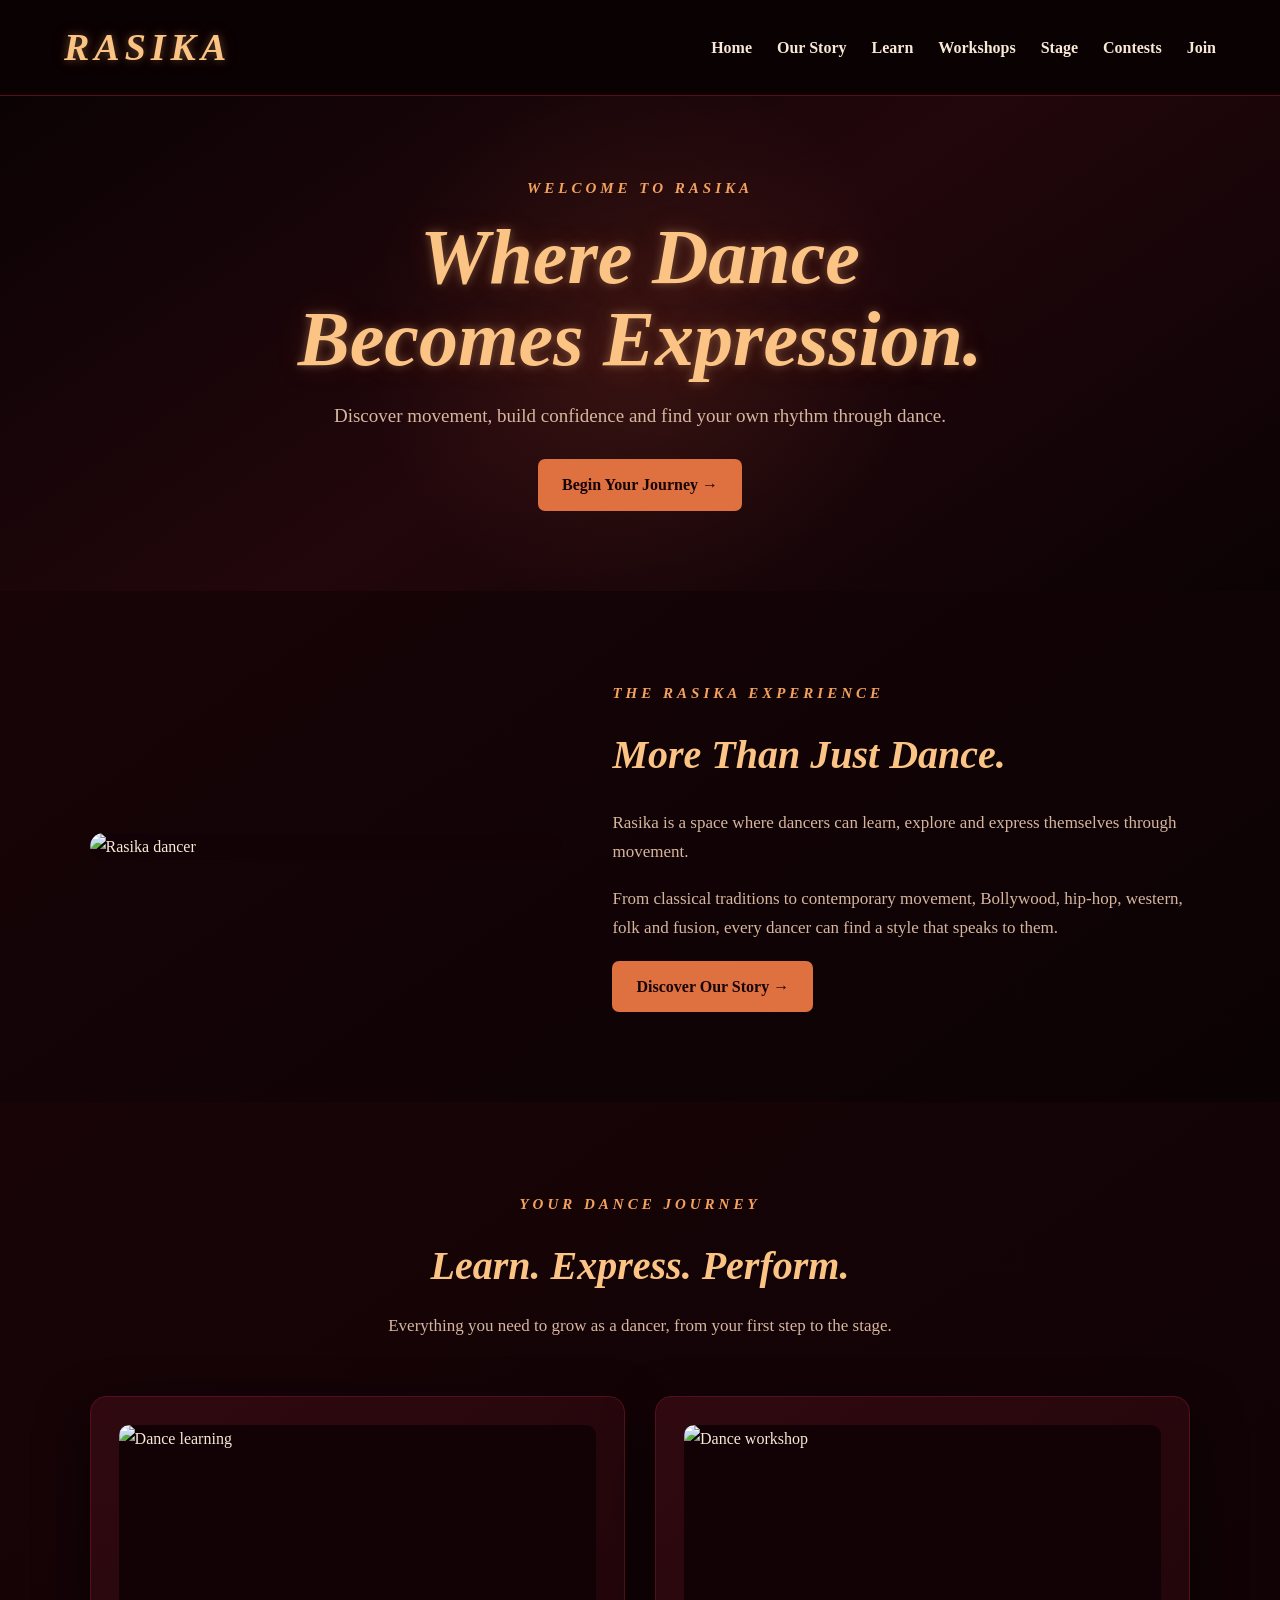
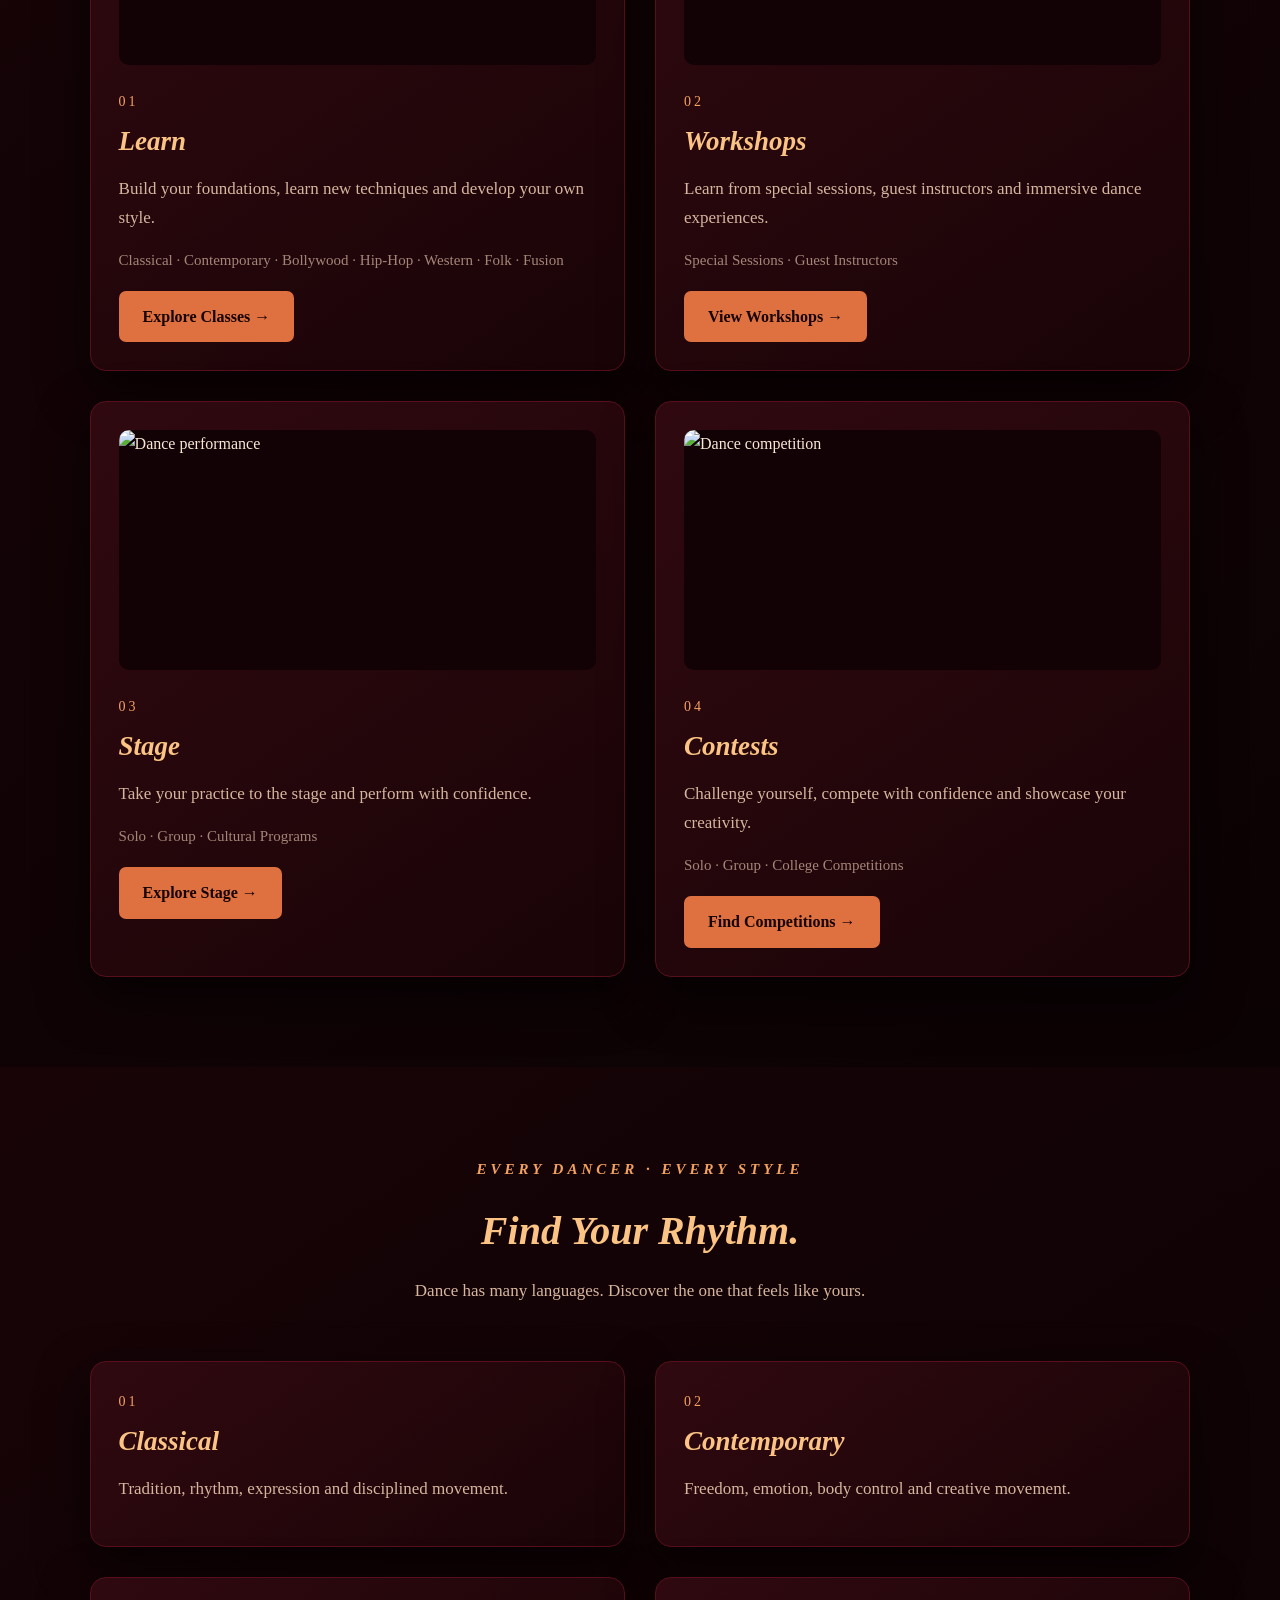
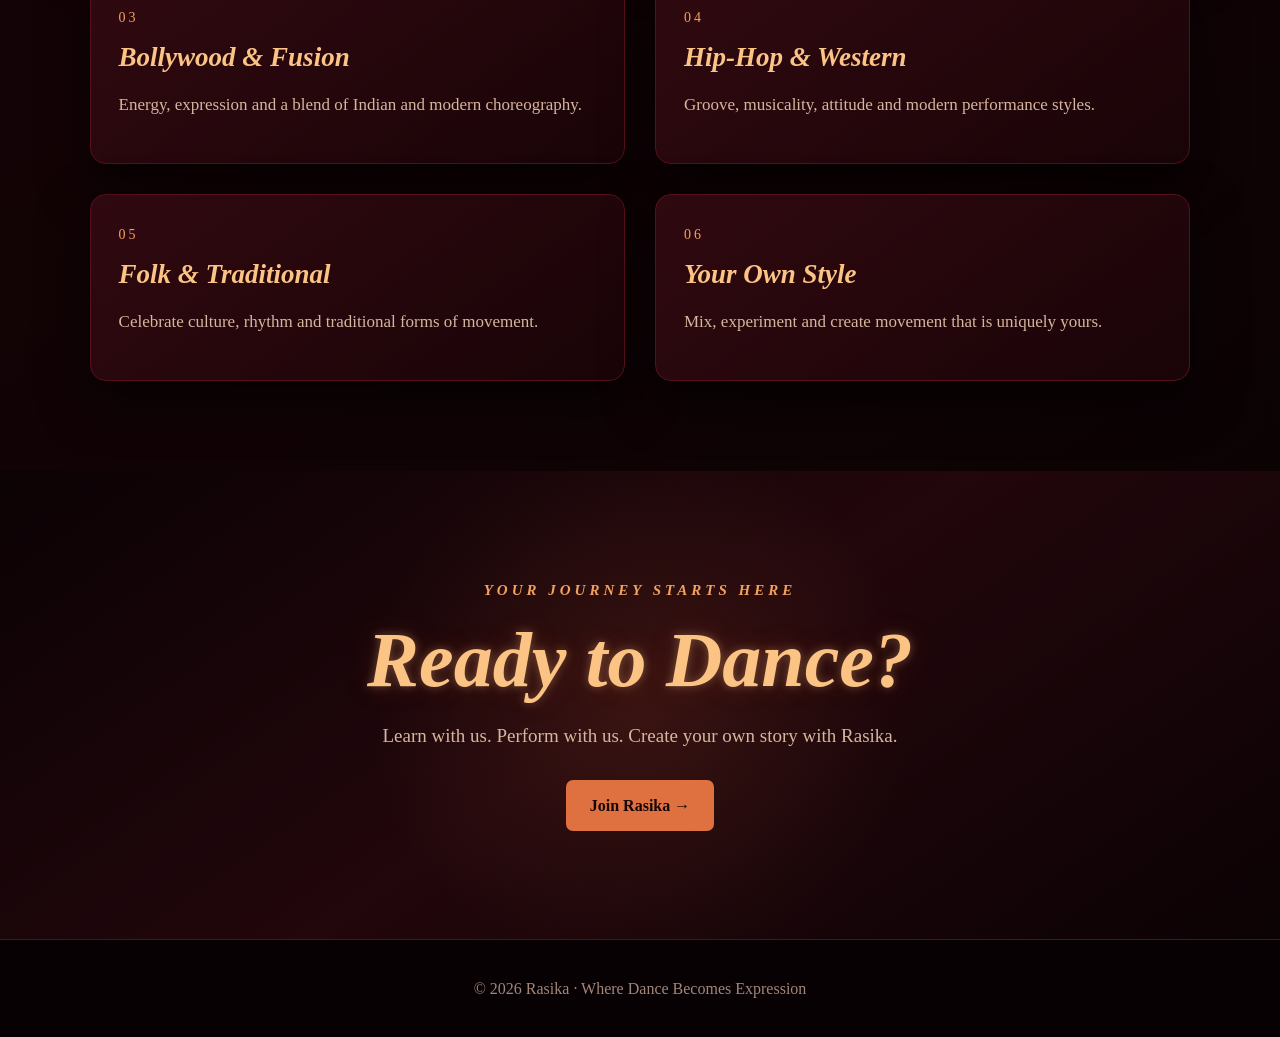
==== index.html @ 51dce706 "Add files via upload" ====
<!DOCTYPE html>
<html lang="en">

<head>

    <meta charset="UTF-8">

    <meta name="viewport"
          content="width=device-width, initial-scale=1.0">

    <title>Rasika | Where Dance Becomes Expression</title>

    <link rel="stylesheet" href="rasika.css">

</head>

<body>


<!-- =========================
     NAVBAR
========================= -->

<header class="navbar">

    <a href="index.html" class="logo">
        RASIKA
    </a>

    <nav>

        <a href="index.html">
            Home
        </a>

        <a href="pages/story.html">
            Our Story
        </a>

        <a href="pages/learn.html">
            Learn
        </a>

        <a href="pages/workshops.html">
            Workshops
        </a>

        <a href="pages/stage.html">
            Stage
        </a>

        <a href="pages/contests.html">
            Contests
        </a>

        <a href="join.html">
            Join
        </a>

    </nav>

</header>


<!-- =========================
     HERO
========================= -->

<section class="page-hero">

    <div class="page-hero-content">

        <div class="eyebrow">
            WELCOME TO RASIKA
        </div>

        <h1>
            Where Dance<br>
            Becomes Expression.
        </h1>

        <p>
            Discover movement, build confidence and
            find your own rhythm through dance.
        </p>

        <br>

        <a href="join.html" class="btn">
            Begin Your Journey →
        </a>

    </div>

</section>


<!-- =========================
     INTRODUCTION
========================= -->

<section class="page-section">

    <div class="story-layout">

        <div class="story-image">

            <img
                src="media/photos/hero.png"
                alt="Rasika dancer"
            >

        </div>


        <div class="story-content">

            <div class="eyebrow">
                THE RASIKA EXPERIENCE
            </div>

            <h2>
                More Than Just Dance.
            </h2>

            <p>
                Rasika is a space where dancers can learn,
                explore and express themselves through
                movement.
            </p>

            <p>
                From classical traditions to contemporary
                movement, Bollywood, hip-hop, western,
                folk and fusion, every dancer can find
                a style that speaks to them.
            </p>

            <a href="pages/story.html" class="btn">
                Discover Our Story →
            </a>

        </div>

    </div>

</section>


<!-- =========================
     WHAT RASIKA OFFERS
========================= -->

<section class="page-section">

    <div class="section-heading">

        <div class="eyebrow">
            YOUR DANCE JOURNEY
        </div>

        <h2>
            Learn. Express. Perform.
        </h2>

        <p>
            Everything you need to grow as a dancer,
            from your first step to the stage.
        </p>

    </div>


    <div class="cards">


        <!-- LEARN -->

        <div class="card">

            <div class="card-image">

                <img
                    src="media/photos/learn-1.png"
                    alt="Dance learning"
                >

            </div>

            <div class="card-number">
                01
            </div>

            <h3>
                Learn
            </h3>

            <p>
                Build your foundations, learn new
                techniques and develop your own style.
            </p>

            <div class="card-info">
                Classical · Contemporary · Bollywood ·
                Hip-Hop · Western · Folk · Fusion
            </div>

            <a href="pages/learn.html" class="btn">
                Explore Classes →
            </a>

        </div>


        <!-- WORKSHOPS -->

        <div class="card">

            <div class="card-image">

                <img
                    src="media/photos/workshop-1.png"
                    alt="Dance workshop"
                >

            </div>

            <div class="card-number">
                02
            </div>

            <h3>
                Workshops
            </h3>

            <p>
                Learn from special sessions, guest
                instructors and immersive dance experiences.
            </p>

            <div class="card-info">
                Special Sessions · Guest Instructors
            </div>

            <a href="pages/workshops.html" class="btn">
                View Workshops →
            </a>

        </div>


        <!-- STAGE -->

        <div class="card">

            <div class="card-image">

                <img
                    src="media/photos/stage-1.png"
                    alt="Dance performance"
                >

            </div>

            <div class="card-number">
                03
            </div>

            <h3>
                Stage
            </h3>

            <p>
                Take your practice to the stage and
                perform with confidence.
            </p>

            <div class="card-info">
                Solo · Group · Cultural Programs
            </div>

            <a href="pages/stage.html" class="btn">
                Explore Stage →
            </a>

        </div>


        <!-- CONTESTS -->

        <div class="card">

            <div class="card-image">

                <img
                    src="media/photos/contest-1.png"
                    alt="Dance competition"
                >

            </div>

            <div class="card-number">
                04
            </div>

            <h3>
                Contests
            </h3>

            <p>
                Challenge yourself, compete with
                confidence and showcase your creativity.
            </p>

            <div class="card-info">
                Solo · Group · College Competitions
            </div>

            <a href="pages/contests.html" class="btn">
                Find Competitions →
            </a>

        </div>

    </div>

</section>


<!-- =========================
     DANCE STYLES
========================= -->

<section class="page-section">

    <div class="section-heading">

        <div class="eyebrow">
            EVERY DANCER · EVERY STYLE
        </div>

        <h2>
            Find Your Rhythm.
        </h2>

        <p>
            Dance has many languages. Discover the one
            that feels like yours.
        </p>

    </div>


    <div class="cards">


        <div class="card">

            <div class="card-number">
                01
            </div>

            <h3>
                Classical
            </h3>

            <p>
                Tradition, rhythm, expression and
                disciplined movement.
            </p>

        </div>


        <div class="card">

            <div class="card-number">
                02
            </div>

            <h3>
                Contemporary
            </h3>

            <p>
                Freedom, emotion, body control and
                creative movement.
            </p>

        </div>


        <div class="card">

            <div class="card-number">
                03
            </div>

            <h3>
                Bollywood & Fusion
            </h3>

            <p>
                Energy, expression and a blend of
                Indian and modern choreography.
            </p>

        </div>


        <div class="card">

            <div class="card-number">
                04
            </div>

            <h3>
                Hip-Hop & Western
            </h3>

            <p>
                Groove, musicality, attitude and
                modern performance styles.
            </p>

        </div>


        <div class="card">

            <div class="card-number">
                05
            </div>

            <h3>
                Folk & Traditional
            </h3>

            <p>
                Celebrate culture, rhythm and
                traditional forms of movement.
            </p>

        </div>


        <div class="card">

            <div class="card-number">
                06
            </div>

            <h3>
                Your Own Style
            </h3>

            <p>
                Mix, experiment and create movement
                that is uniquely yours.
            </p>

        </div>

    </div>

</section>


<!-- =========================
     CALL TO ACTION
========================= -->

<section class="page-hero">

    <div class="page-hero-content">

        <div class="eyebrow">
            YOUR JOURNEY STARTS HERE
        </div>

        <h1>
            Ready to Dance?
        </h1>

        <p>
            Learn with us. Perform with us.
            Create your own story with Rasika.
        </p>

        <br>

        <a href="join.html" class="btn">
            Join Rasika →
        </a>

    </div>

</section>


<!-- =========================
     FOOTER
========================= -->

<footer>

    <p>
        © 2026 Rasika · Where Dance Becomes Expression
    </p>

</footer>


<!-- =========================
     JAVASCRIPT
========================= -->

<script src="rasika.js"></script>

</body>

</html>
---- rasika.css ----
/* =========================================================
   RASIKA
   PREMIUM DANCE WEBSITE
========================================================= */

:root {
    --bg: #0b0204;
    --bg2: #160407;
    --card: #25070c;
    --card2: #300910;

    --maroon: #57101b;
    --wine: #731827;
    --red: #962b2c;

    --candle: #df7040;
    --gold: #f3a15f;
    --cream: #f8e8d5;
    --beige: #d6b69e;
    --muted: #a48679;

    --shadow: rgba(0, 0, 0, 0.65);
}

/* =========================
   RESET
========================= */

* {
    margin: 0;
    padding: 0;
    box-sizing: border-box;
}

html {
    scroll-behavior: smooth;
}

body {
    background: var(--bg);
    color: var(--cream);
    font-family: Georgia, "Times New Roman", serif;
    line-height: 1.7;
}

img {
    display: block;
    max-width: 100%;
}

a {
    text-decoration: none;
}


/* =========================
   NAVBAR
========================= */

.navbar {
    width: 100%;
    min-height: 78px;
    padding: 15px 5%;

    display: flex;
    align-items: center;
    justify-content: space-between;

    background: rgba(11, 2, 4, 0.98);

    border-bottom: 1px solid var(--maroon);

    position: sticky;
    top: 0;
    z-index: 1000;
}

.logo {
    color: #fbc484;

    font-size: 38px;
    font-weight: bold;
    font-style: italic;

    letter-spacing: 5px;

    text-shadow:
        0 0 8px rgba(251, 196, 132, 0.35),
        0 0 20px rgba(217, 106, 58, 0.15);
}

.navbar nav {
    display: flex;
    align-items: center;
    gap: 25px;
}

.navbar nav a {
    color: var(--cream);

    font-size: 16px;
    font-weight: bold;

    position: relative;

    transition: 0.3s;
}

.navbar nav a:hover {
    color: var(--gold);
}

.navbar nav a::after {
    content: "";

    position: absolute;
    left: 0;
    bottom: -8px;

    width: 0;
    height: 2px;

    background: var(--gold);

    transition: 0.3s;
}

.navbar nav a:hover::after {
    width: 100%;
}


/* =========================
   HERO
========================= */

.page-hero {
    min-height: 52vh;

    display: flex;
    align-items: center;
    justify-content: center;

    text-align: center;

    padding: 80px 25px;

    background:
        radial-gradient(
            circle at center,
            rgba(217, 106, 58, 0.13),
            transparent 40%
        ),
        linear-gradient(
            145deg,
            #0b0204,
            #22070c,
            #0b0204
        );
}

.page-hero-content {
    max-width: 900px;
}

.eyebrow {
    color: var(--gold);

    font-size: 15px;
    font-weight: bold;

    letter-spacing: 4px;
    font-style: italic;

    margin-bottom: 15px;
}

.page-hero h1 {
    color: #fbc484;

    font-size: clamp(48px, 7vw, 78px);

    line-height: 1.05;

    font-style: italic;

    text-shadow:
        0 0 10px rgba(251, 196, 132, 0.35),
        0 0 30px rgba(217, 106, 58, 0.18);

    margin-bottom: 20px;
}

.page-hero p {
    color: var(--beige);

    font-size: 19px;

    max-width: 750px;

    margin: auto;
}


/* =========================
   CONTENT SECTIONS
========================= */

.page-section {
    padding: 90px 7%;

    background:
        linear-gradient(
            145deg,
            #180407,
            #0b0204
        );
}

.section-heading {
    text-align: center;

    max-width: 800px;

    margin: 0 auto 55px;
}

.section-heading h2 {
    color: #fbc484;

    font-size: 40px;

    font-style: italic;

    margin-bottom: 12px;
}

.section-heading p {
    color: var(--beige);

    font-size: 17px;
}


/* =========================
   CARDS
========================= */

.cards {
    max-width: 1150px;

    margin: auto;

    display: grid;

    grid-template-columns:
        repeat(2, minmax(0, 1fr));

    gap: 30px;
}

.card {
    background:
        linear-gradient(
            145deg,
            #300910,
            #190407
        );

    border: 1px solid var(--maroon);

    border-radius: 16px;

    padding: 28px;

    box-shadow:
        0 20px 50px var(--shadow);

    transition:
        transform 0.3s,
        border-color 0.3s,
        box-shadow 0.3s;
}

.card:hover {
    transform: translateY(-6px);

    border-color: var(--red);

    box-shadow:
        0 25px 60px rgba(0,0,0,0.8),
        0 0 25px rgba(217,106,58,0.08);
}


/* =========================
   IMAGES
========================= */

.card-image {
    width: 100%;

    height: 240px;

    display: flex;
    align-items: center;
    justify-content: center;

    background: #120205;

    border-radius: 10px;

    margin-bottom: 25px;

    overflow: hidden;
}

.card-image img {
    width: 100%;
    height: 100%;

    object-fit: contain;

    border-radius: 8px;
}

.story-image {
    width: 100%;

    max-height: 480px;

    display: flex;
    justify-content: center;

    background: #120205;

    border-radius: 14px;

    overflow: hidden;
}

.story-image img {
    width: 100%;
    height: 100%;

    max-height: 480px;

    object-fit: contain;
}


/* =========================
   CARD TEXT
========================= */

.card-number {
    color: var(--gold);

    font-size: 14px;

    letter-spacing: 3px;

    margin-bottom: 5px;
}

.card-label {
    color: var(--gold);

    font-size: 13px;

    letter-spacing: 2px;

    margin-bottom: 8px;

    font-weight: bold;
}

.card h3 {
    color: #fbc484;

    font-size: 27px;

    font-style: italic;

    margin-bottom: 10px;
}

.card p {
    color: var(--beige);

    font-size: 17px;

    margin-bottom: 15px;
}

.card-info {
    color: var(--muted);

    font-size: 15px;

    margin-bottom: 18px;
}


/* =========================
   BUTTON
========================= */

.btn {
    display: inline-block;

    padding: 12px 24px;

    border-radius: 7px;

    background: var(--candle);

    color: #160407;

    font-weight: bold;

    transition: 0.3s;
}

.btn:hover {
    background: var(--gold);

    transform: translateY(-2px);

    box-shadow:
        0 8px 25px rgba(243,161,95,0.2);
}


/* =========================
   STORY
========================= */

.story-layout {
    max-width: 1150px;

    margin: auto;

    display: grid;

    grid-template-columns:
        minmax(280px, 0.9fr)
        minmax(300px, 1.1fr);

    gap: 50px;

    align-items: center;
}

.story-content h2 {
    color: #fbc484;

    font-size: 40px;

    font-style: italic;

    margin-bottom: 20px;
}

.story-content p {
    color: var(--beige);

    font-size: 17px;

    margin-bottom: 18px;
}

.story-section {
    padding: 90px 7%;

    text-align: center;

    background:
        radial-gradient(
            circle at center,
            rgba(217,106,58,0.12),
            transparent 45%
        ),
        #0b0204;
}

.section-title {
    max-width: 800px;

    margin: auto;
}

.section-title h2 {
    color: #fbc484;

    font-size: 40px;

    font-style: italic;

    margin-bottom: 12px;
}

.section-title p {
    color: var(--beige);

    font-size: 17px;
}


/* =========================
   JOIN FORM
========================= */

.form-container {
    max-width: 850px;

    margin: auto;

    background:
        linear-gradient(
            145deg,
            #300910,
            #180407
        );

    border: 1px solid var(--maroon);

    border-radius: 16px;

    padding: 40px;

    box-shadow:
        0 25px 60px rgba(0,0,0,0.7);
}

.form-group {
    margin-bottom: 20px;
}

.form-group label {
    display: block;

    color: #fbc484;

    font-style: italic;

    font-weight: bold;

    margin-bottom: 7px;
}

.form-group input,
.form-group select,
.form-group textarea {
    width: 100%;

    padding: 13px;

    border-radius: 7px;

    border: 1px solid var(--maroon);

    background: var(--bg);

    color: var(--cream);

    outline: none;
}

.form-group input:focus,
.form-group select:focus,
.form-group textarea:focus {
    border-color: var(--gold);

    box-shadow:
        0 0 15px rgba(217,106,58,0.12);
}

.form-group textarea {
    min-height: 130px;

    resize: vertical;
}

.submit-button {
    width: 100%;

    padding: 14px;

    border: none;

    border-radius: 7px;

    background: var(--candle);

    color: #160407;

    font-weight: bold;

    cursor: pointer;
}

.form-message {
    display: none;

    margin-top: 20px;

    padding: 20px;

    text-align: center;

    background: var(--card2);

    border: 1px solid var(--gold);

    border-radius: 10px;
}

.form-message h3 {
    color: #fbc484;

    margin-bottom: 8px;
}


/* =========================
   ADMIN
========================= */

.admin-section {
    padding: 70px 5%;

    background: #0b0204;
}

.admin-container {
    max-width: 1250px;

    margin: auto;
}

.admin-stats {
    display: grid;

    grid-template-columns:
        repeat(4, 1fr);

    gap: 20px;

    margin-bottom: 50px;
}

.stat-card {
    background: #25070c;

    border: 1px solid #57101b;

    border-radius: 12px;

    padding: 25px;
}

.stat-card span {
    display: block;

    color: #d6b69e;

    font-size: 14px;

    letter-spacing: 2px;

    margin-bottom: 8px;
}

.stat-card strong {
    color: #fbc484;

    font-size: 38px;

    font-style: italic;
}

.admin-heading {
    margin-bottom: 25px;
}

.admin-heading h2 {
    color: #fbc484;

    font-size: 36px;

    font-style: italic;

    margin-bottom: 8px;
}

.admin-heading p {
    color: #a48679;
}

.admin-tools {
    display: flex;

    justify-content: space-between;

    gap: 15px;

    margin-bottom: 20px;
}

.admin-search {
    width: 100%;

    max-width: 400px;

    padding: 13px 15px;

    background: #160407;

    color: #f8e8d5;

    border: 1px solid #57101b;

    border-radius: 7px;

    outline: none;
}

.admin-search:focus {
    border-color: #f3a15f;
}

.table-container {
    width: 100%;

    overflow-x: auto;

    background: #180407;

    border: 1px solid #57101b;

    border-radius: 12px;
}

.registration-table {
    width: 100%;

    border-collapse: collapse;

    min-width: 1000px;
}

.registration-table th {
    padding: 16px;

    text-align: left;

    background: #300910;

    color: #fbc484;

    font-size: 14px;

    letter-spacing: 1px;

    border-bottom: 1px solid #57101b;
}

.registration-table td {
    padding: 16px;

    color: #d6b69e;

    border-bottom: 1px solid #300910;

    font-size: 15px;
}

.registration-table tbody tr:hover {
    background: #25070c;
}

.registration-table tbody tr:last-child td {
    border-bottom: none;
}

.empty-message {
    text-align: center;

    padding: 45px 20px;

    color: #a48679;
}

.delete-btn {
    padding: 7px 13px;

    border: 1px solid #731827;

    border-radius: 5px;

    background: transparent;

    color: #df7040;

    cursor: pointer;

    font-weight: bold;
}

.delete-btn:hover {
    background: #731827;

    color: #f8e8d5;
}


/* =========================
   FOOTER
========================= */

footer {
    padding: 35px 6%;

    text-align: center;

    background: #070103;

    border-top: 1px solid var(--maroon);
}

footer p {
    color: var(--muted);
}


/* =========================
   RESPONSIVE
========================= */

@media (max-width: 900px) {

    .navbar {
        flex-direction: column;

        gap: 15px;
    }

    .navbar nav {
        flex-wrap: wrap;

        justify-content: center;

        gap: 18px;
    }

    .cards {
        grid-template-columns: 1fr;
    }

    .story-layout {
        grid-template-columns: 1fr;
    }

    .admin-stats {
        grid-template-columns:
            repeat(2, 1fr);
    }
}

@media (max-width: 600px) {

    .logo {
        font-size: 31px;
    }

    .navbar nav {
        gap: 13px;
    }

    .navbar nav a {
        font-size: 14px;
    }

    .page-hero {
        min-height: 45vh;
    }

    .page-hero h1 {
        font-size: 43px;
    }

    .page-hero p {
        font-size: 16px;
    }

    .card-image {
        height: 200px;
    }

    .form-container {
        padding: 25px 20px;
    }

    .admin-section {
        padding: 50px 4%;
    }

    .admin-stats {
        grid-template-columns: 1fr;
    }

    .admin-heading h2 {
        font-size: 30px;
    }

    .admin-tools {
        flex-direction: column;
    }

    .admin-search {
        max-width: none;
    }
}
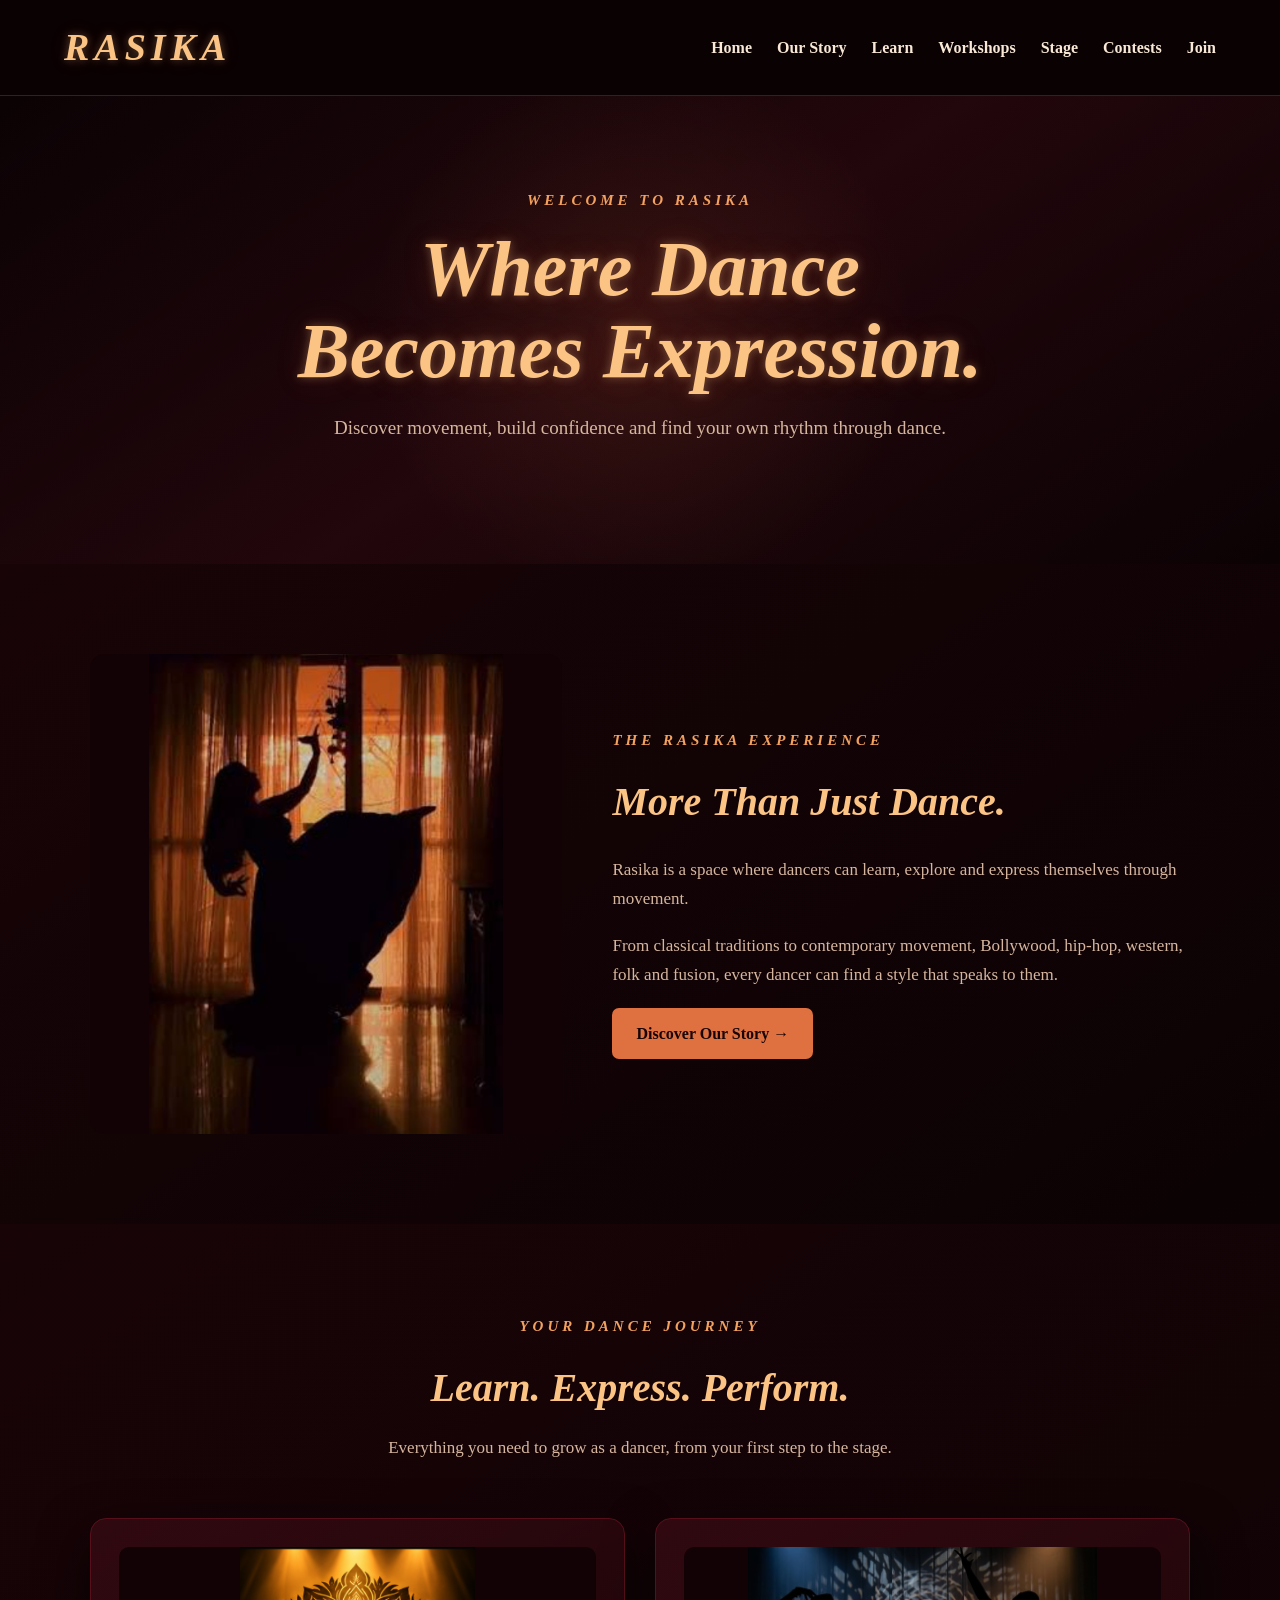
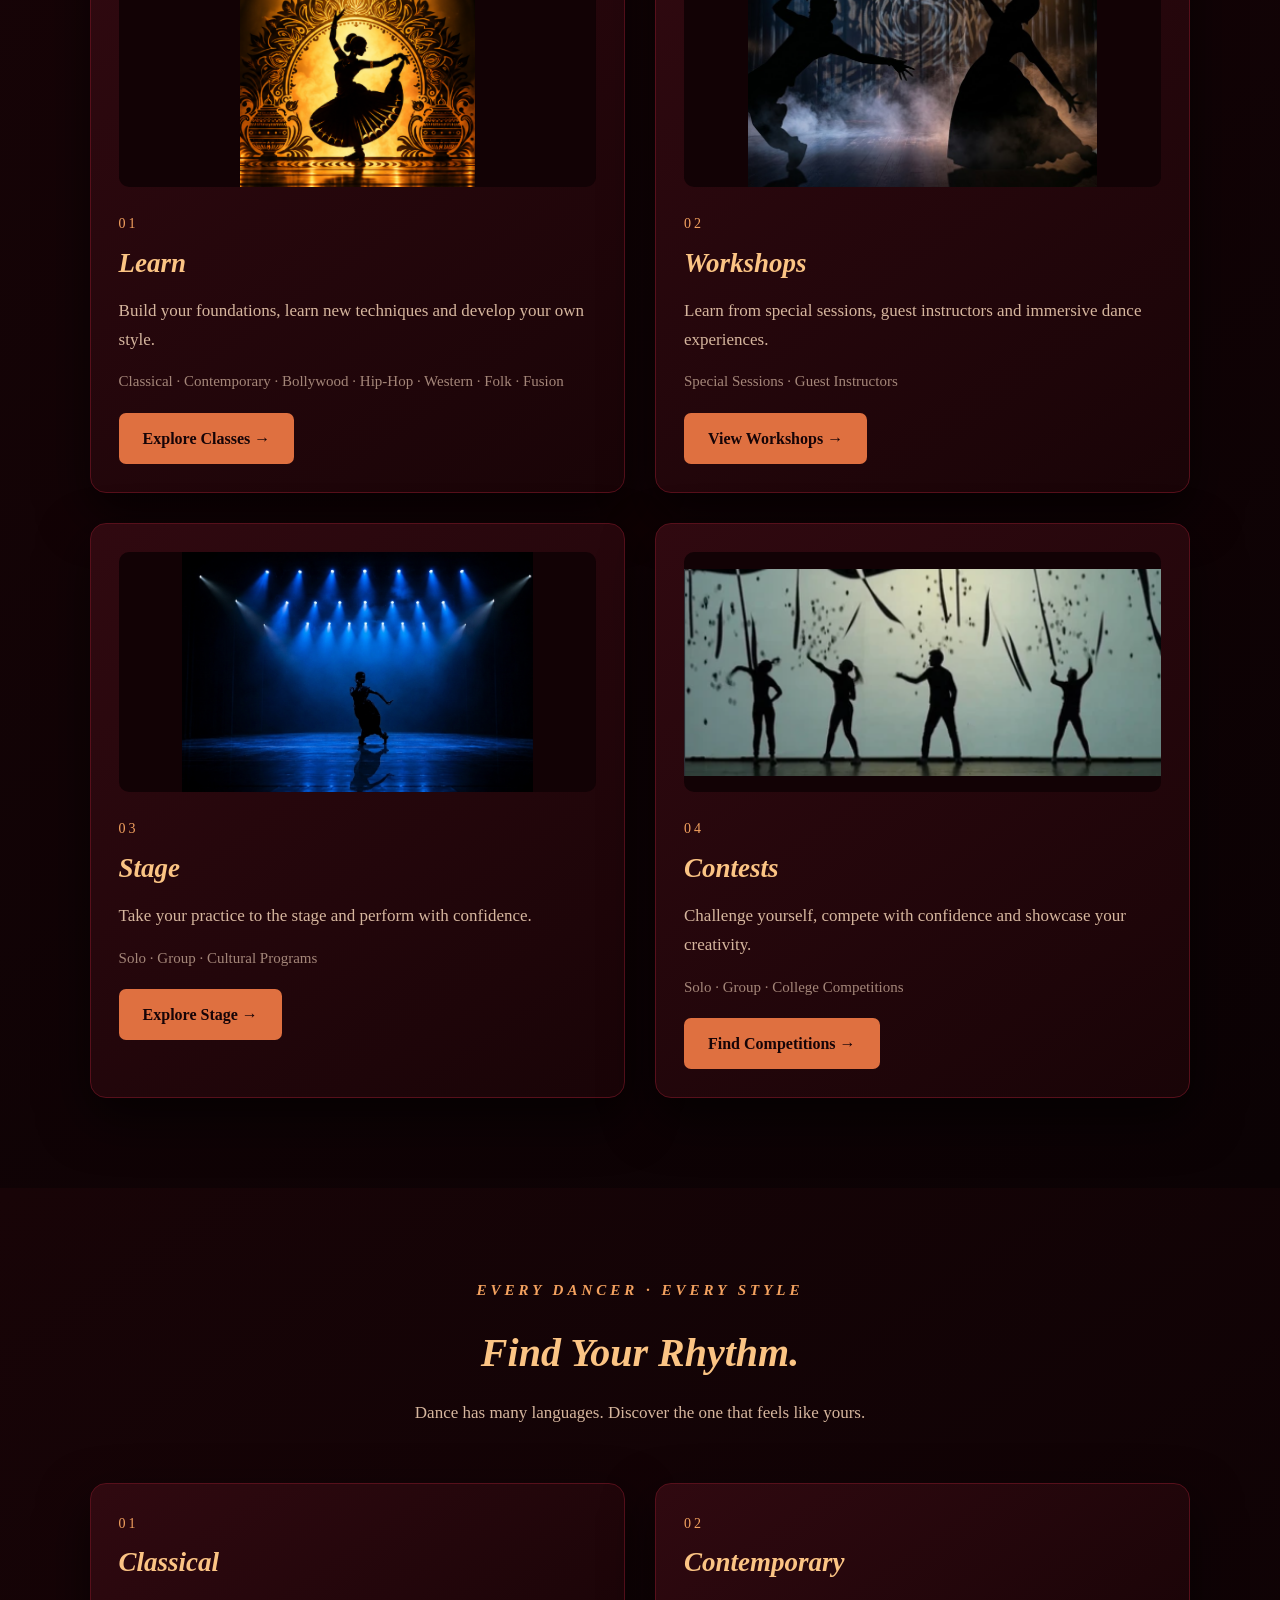
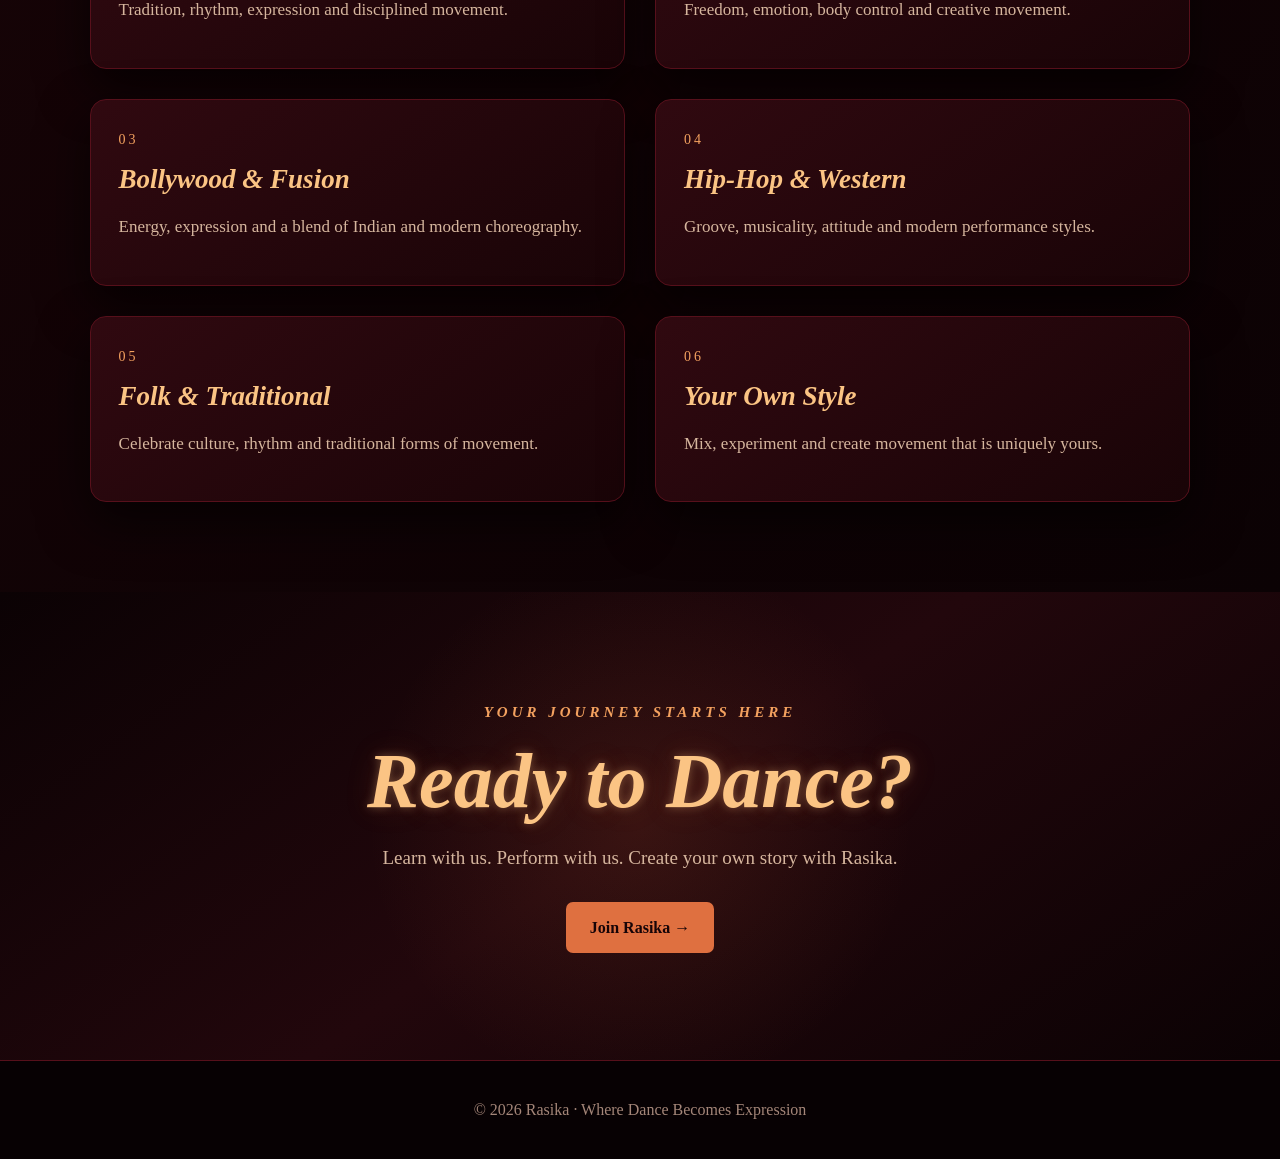
==== commit 262b2d8d: "Update index.html" ====
--- a/index.html
+++ b/index.html
@@ -86,9 +86,8 @@
 
         <br>
 
-        <a href="join.html" class="btn">
-            Begin Your Journey →
-        </a>
+       
+       
 
     </div>
 
@@ -519,4 +518,4 @@
 
 </body>
 
-</html>+</html>
